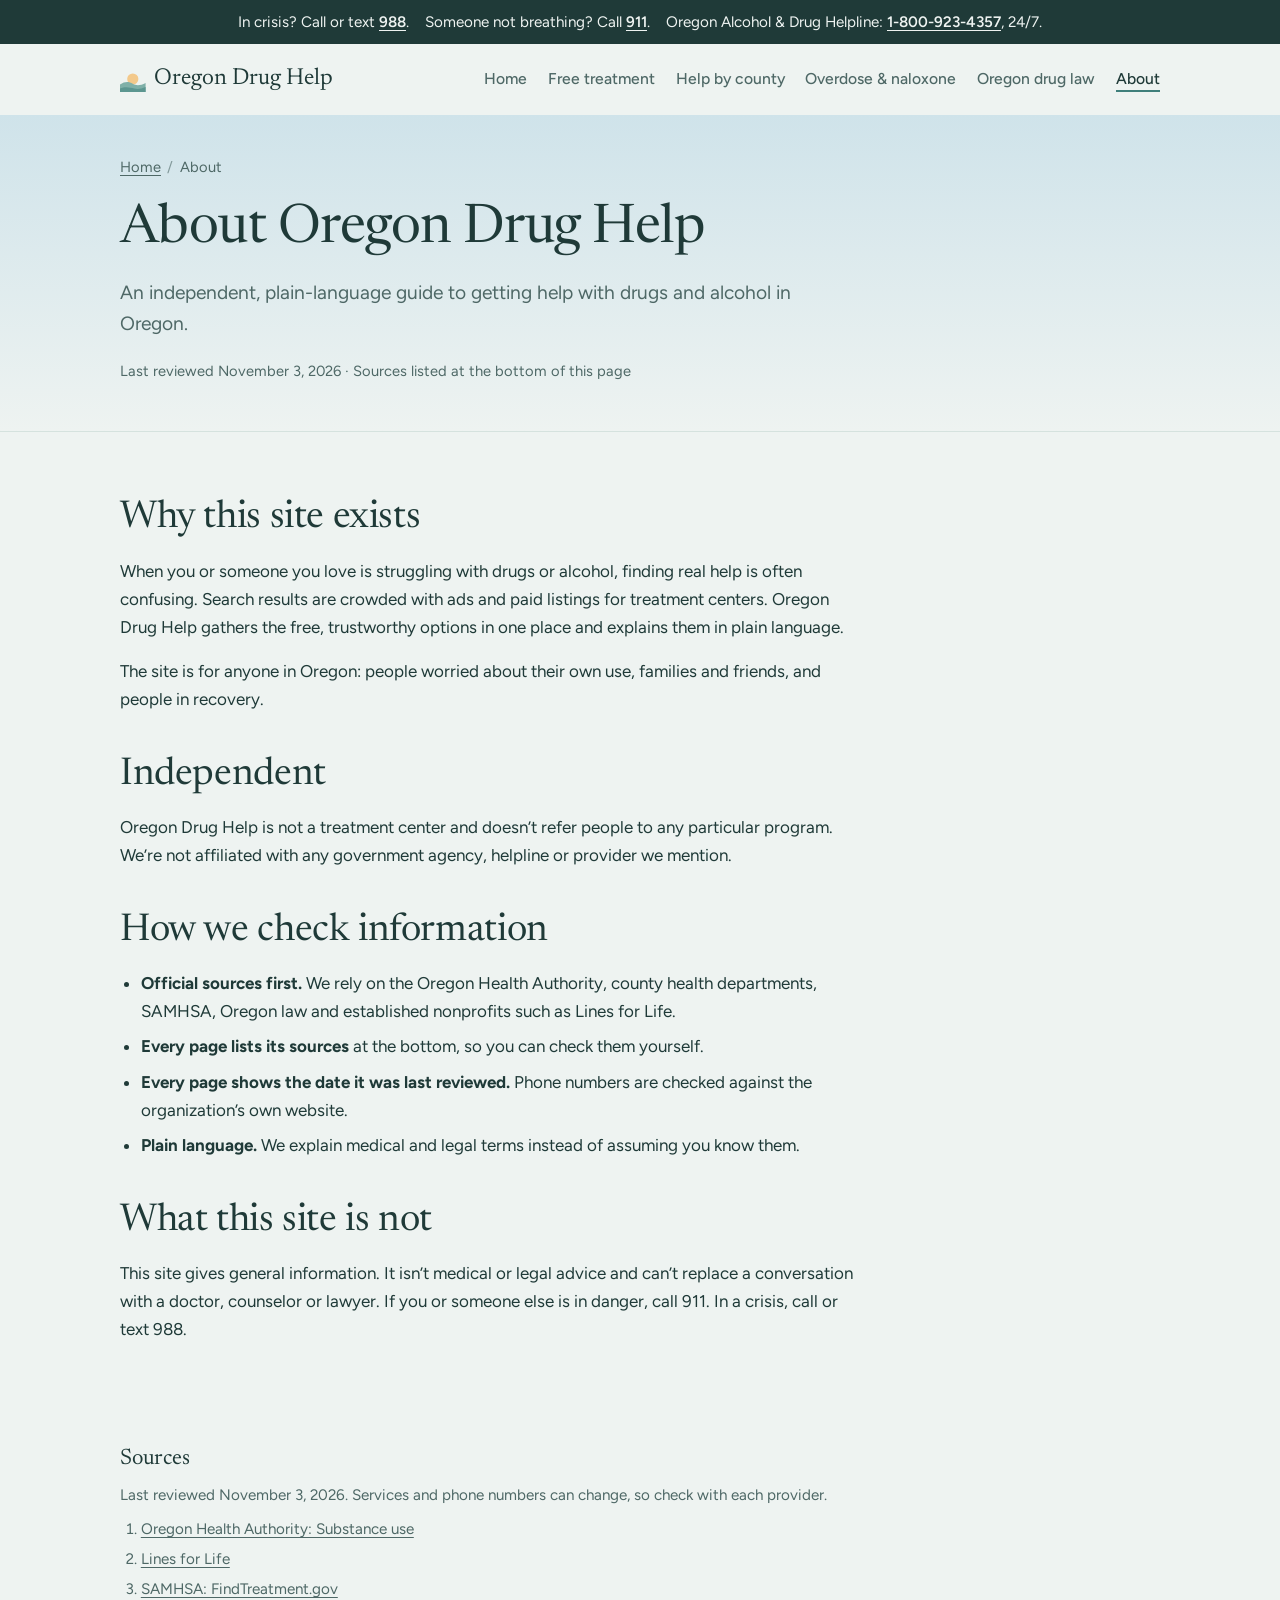
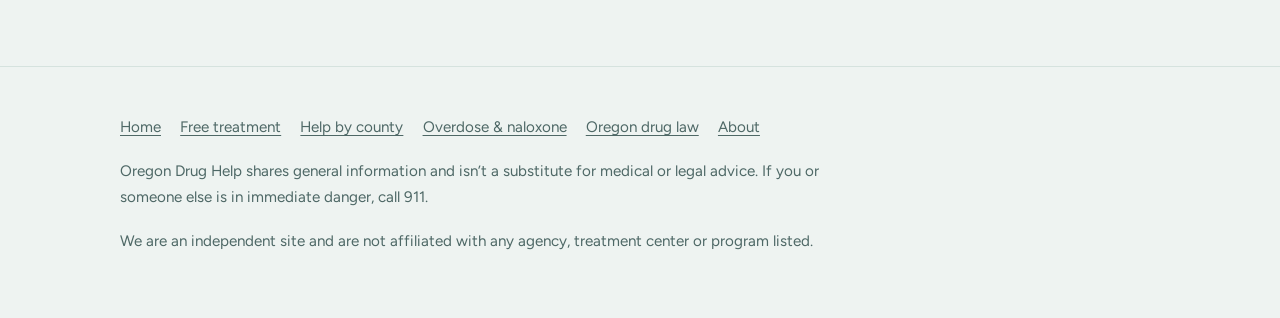
==== about/index.html @ 7618acf8 "Add Oregon guide pages and AI search optimization New pages: free and low-cost treatment, help by co" ====
<!DOCTYPE html>
<html lang="en-US">
<head>
<meta charset="utf-8">
<meta name="viewport" content="width=device-width, initial-scale=1, viewport-fit=cover">
<title>About Oregon Drug Help and How We Check Information</title>
<meta name="description" content="Who Oregon Drug Help is for, how we choose and check information, and our sources. An independent guide not affiliated with any treatment center.">
<link rel="canonical" href="https://oregondrughelp.com/about/">
<meta name="robots" content="index, follow, max-snippet:-1, max-image-preview:large">
<meta property="og:type" content="website">
<meta property="og:site_name" content="Oregon Drug Help">
<meta property="og:title" content="About Oregon Drug Help and How We Check Information">
<meta property="og:description" content="Who Oregon Drug Help is for, how we choose and check information, and our sources. An independent guide not affiliated with any treatment center.">
<meta property="og:url" content="https://oregondrughelp.com/about/">
<meta property="og:image" content="https://oregondrughelp.com/assets/og-image.png">
<meta property="og:image:width" content="1200">
<meta property="og:image:height" content="630">
<meta property="og:locale" content="en_US">
<meta name="twitter:card" content="summary_large_image">
<meta name="theme-color" content="#3F7F7B">
<link rel="icon" href="/assets/favicon.svg" type="image/svg+xml">
<link rel="icon" href="/assets/icon-192.png" type="image/png" sizes="192x192">
<link rel="apple-touch-icon" href="/assets/icon-180.png">
<link rel="alternate" type="text/plain" title="LLM summary" href="/llms.txt">
<link rel="preconnect" href="https://fonts.googleapis.com">
<link rel="preconnect" href="https://fonts.gstatic.com" crossorigin>
<link href="https://fonts.googleapis.com/css2?family=Newsreader:opsz,wght@6..72,400;6..72,500&amp;family=Figtree:wght@400;500;600&amp;display=swap" rel="stylesheet">
<link rel="stylesheet" href="/assets/style.css">
<script type="application/ld+json">
{
 "@context": "https://schema.org",
 "@graph": [
  {
   "@type": "Organization",
   "@id": "https://oregondrughelp.com/#org",
   "name": "Oregon Drug Help",
   "url": "https://oregondrughelp.com/",
   "logo": "https://oregondrughelp.com/assets/icon-512.png",
   "description": "Free, plain-language help for drug and alcohol use in Oregon.",
   "areaServed": {
    "@type": "State",
    "name": "Oregon"
   }
  },
  {
   "@type": "WebSite",
   "@id": "https://oregondrughelp.com/#website",
   "name": "Oregon Drug Help",
   "url": "https://oregondrughelp.com/",
   "description": "Free, plain-language help for drug and alcohol use in Oregon.",
   "inLanguage": "en-US",
   "publisher": {
    "@id": "https://oregondrughelp.com/#org"
   }
  },
  {
   "@type": "AboutPage",
   "@id": "https://oregondrughelp.com/about/#webpage",
   "url": "https://oregondrughelp.com/about/",
   "name": "About Oregon Drug Help and How We Check Information",
   "headline": "About Oregon Drug Help",
   "description": "Who Oregon Drug Help is for, how we choose and check information, and our sources. An independent guide not affiliated with any treatment center.",
   "inLanguage": "en-US",
   "isPartOf": {
    "@id": "https://oregondrughelp.com/#website"
   },
   "publisher": {
    "@id": "https://oregondrughelp.com/#org"
   },
   "lastReviewed": "2026-11-03",
   "dateModified": "2026-11-03",
   "spatialCoverage": {
    "@type": "State",
    "name": "Oregon",
    "containedInPlace": {
     "@type": "Country",
     "name": "United States"
    }
   },
   "primaryImageOfPage": "https://oregondrughelp.com/assets/og-image.png",
   "citation": [
    {
     "@type": "CreativeWork",
     "name": "Oregon Health Authority: Substance use",
     "url": "https://www.oregon.gov/oha/bh/adults/pages/substance-use.aspx"
    },
    {
     "@type": "CreativeWork",
     "name": "Lines for Life",
     "url": "https://www.linesforlife.org/"
    },
    {
     "@type": "CreativeWork",
     "name": "SAMHSA: FindTreatment.gov",
     "url": "https://findtreatment.gov/"
    }
   ],
   "breadcrumb": {
    "@id": "https://oregondrughelp.com/about/#breadcrumb"
   }
  },
  {
   "@type": "BreadcrumbList",
   "@id": "https://oregondrughelp.com/about/#breadcrumb",
   "itemListElement": [
    {
     "@type": "ListItem",
     "position": 1,
     "name": "Home",
     "item": "https://oregondrughelp.com/"
    },
    {
     "@type": "ListItem",
     "position": 2,
     "name": "About",
     "item": "https://oregondrughelp.com/about/"
    }
   ]
  }
 ]
}
</script>
</head>
<body>
<a class="skip" href="#main">Skip to content</a>
<div class="crisis">
  <div class="wrap">
    <span>In crisis? Call or text <a href="tel:988">988</a>.</span>
    <span>Someone not breathing? Call <a href="tel:911">911</a>.</span>
    <span>Oregon Alcohol &amp; Drug Helpline: <a href="tel:18009234357">1-800-923-4357</a>, 24/7.</span>
  </div>
</div>
<nav class="site-nav" aria-label="Main">
  <div class="wrap">
    <a class="brand" href="/"><svg viewBox="0 0 32 32" aria-hidden="true" focusable="false"><circle cx="16" cy="15" r="7" fill="var(--sun)"/><path d="M0 22c6-4 11-4 16-1s10 2 16-1v12H0z" fill="var(--hill2)"/><path d="M0 27c7-3 13-1 18 0s9 0 14-2v7H0z" fill="var(--hill3)"/></svg><span>Oregon Drug Help</span></a>
    <ul>
      <li><a href="/">Home</a></li>
      <li><a href="/free-treatment/">Free treatment</a></li>
      <li><a href="/find-help-by-county/">Help by county</a></li>
      <li><a href="/overdose/">Overdose &amp; naloxone</a></li>
      <li><a href="/oregon-drug-possession-law/">Oregon drug law</a></li>
      <li><a href="/about/" aria-current="page">About</a></li>
    </ul>
  </div>
</nav>
<header class="page-head">
  <div class="wrap">
    <nav class="crumbs" aria-label="Breadcrumb"><ol><li><a href="/">Home</a></li><li aria-current="page">About</li></ol></nav>
    <h1>About Oregon Drug Help</h1>
    <p class="lead">An independent, plain-language guide to getting help with drugs and alcohol in Oregon.</p>
    <p class="reviewed">Last reviewed <time datetime="2026-11-03">November 3, 2026</time> · Sources listed at the bottom of this page</p>
  </div>
</header>
<main id="main">
<section aria-labelledby="why">
  <div class="wrap">
    <div class="prose">
      <h2 id="why">Why this site exists</h2>
      <p>When you or someone you love is struggling with drugs or alcohol, finding real help is often confusing. Search results are crowded with ads and paid listings for treatment centers. Oregon Drug Help gathers the free, trustworthy options in one place and explains them in plain language.</p>
      <p>The site is for anyone in Oregon: people worried about their own use, families and friends, and people in recovery.</p>

      <h2>Independent</h2>
      <p>Oregon Drug Help is not a treatment center and doesn’t refer people to any particular program. We’re not affiliated with any government agency, helpline or provider we mention.</p>

      <h2>How we check information</h2>
      <ul>
        <li><strong>Official sources first.</strong> We rely on the Oregon Health Authority, county health departments, SAMHSA, Oregon law and established nonprofits such as Lines for Life.</li>
        <li><strong>Every page lists its sources</strong> at the bottom, so you can check them yourself.</li>
        <li><strong>Every page shows the date it was last reviewed.</strong> Phone numbers are checked against the organization’s own website.</li>
        <li><strong>Plain language.</strong> We explain medical and legal terms instead of assuming you know them.</li>
      </ul>

      <h2>What this site is not</h2>
      <p>This site gives general information. It isn’t medical or legal advice and can’t replace a conversation with a doctor, counselor or lawyer. If you or someone else is in danger, call 911. In a crisis, call or text 988.</p>
    </div>
  </div>
</section>
<section class="tight" aria-labelledby="sources-title" style="padding-bottom:4rem">
  <div class="wrap">
    <div class="sources">
      <h2 id="sources-title">Sources</h2>
      <p>Last reviewed <time datetime="2026-11-03">November 3, 2026</time>. Services and phone numbers can change, so check with each provider.</p>
      <ol>
        <li><a href="https://www.oregon.gov/oha/bh/adults/pages/substance-use.aspx">Oregon Health Authority: Substance use</a></li>
        <li><a href="https://www.linesforlife.org/">Lines for Life</a></li>
        <li><a href="https://findtreatment.gov/">SAMHSA: FindTreatment.gov</a></li>
      </ol>
    </div>
  </div>
</section>
</main>
<footer>
  <div class="wrap">
    <nav aria-label="Footer"><ul><li><a href="/">Home</a></li><li><a href="/free-treatment/">Free treatment</a></li><li><a href="/find-help-by-county/">Help by county</a></li><li><a href="/overdose/">Overdose &amp; naloxone</a></li><li><a href="/oregon-drug-possession-law/">Oregon drug law</a></li><li><a href="/about/">About</a></li></ul></nav>
    <p>Oregon Drug Help shares general information and isn’t a substitute for medical or legal advice. If you or someone else is in immediate danger, call 911.</p>
    <p>We are an independent site and are not affiliated with any agency, treatment center or program listed.</p>
  </div>
</footer>
</body>
</html>
---- assets/style.css ----
/* Oregon Drug Help — shared styles.
   Layout: calm, plain-language pages; sky-and-hills hero on home, compact headers inside. */
:root{
  --bg:#EEF3F1; --surface:#FFFFFF; --ink:#1F3A38; --muted:#4E6866; --accent:#3F7F7B; --accent-ink:#FFFFFF;
  --sky-top:#CFE3EA; --sky-bot:#F6E9CF; --sun:#F3C98B; --hill1:#A9CBC3; --hill2:#7FB0A8; --hill3:#5C9690; --line:#D5E2DE;
  --display:Newsreader,Georgia,serif; --body:Figtree,system-ui,-apple-system,"Segoe UI",sans-serif;
  color-scheme:light;
}
@media (prefers-color-scheme: dark){
  :root:not([data-theme="light"]){
    --bg:#13201F; --surface:#1B2D2C; --ink:#E6EFEC; --muted:#A5BDB9; --accent:#7CC0B9; --accent-ink:#0F1F1E;
    --sky-top:#1C3340; --sky-bot:#3A4A47; --sun:#E7B878; --hill1:#2D4A48; --hill2:#25403E; --hill3:#1B3231; --line:#2A403E;
    color-scheme:dark;
  }
}
:root[data-theme="dark"]{
  --bg:#13201F; --surface:#1B2D2C; --ink:#E6EFEC; --muted:#A5BDB9; --accent:#7CC0B9; --accent-ink:#0F1F1E;
  --sky-top:#1C3340; --sky-bot:#3A4A47; --sun:#E7B878; --hill1:#2D4A48; --hill2:#25403E; --hill3:#1B3231; --line:#2A403E;
  color-scheme:dark;
}
*,*::before,*::after{box-sizing:border-box}
html{scroll-behavior:smooth}
body{margin:0;background:var(--bg);color:var(--ink);font:400 1.0625rem/1.65 var(--body);-webkit-font-smoothing:antialiased}
h1,h2,h3{font-family:var(--display);font-weight:400;line-height:1.15;margin:0;letter-spacing:-.01em;text-wrap:balance}
p{margin:0}
a{color:inherit;text-underline-offset:3px}
img{max-width:100%}
:focus-visible{outline:3px solid var(--accent);outline-offset:3px;border-radius:6px}
.skip{position:absolute;left:-999px;top:0;background:var(--surface);padding:.6rem 1rem;z-index:20}
.skip:focus{left:1rem}
.wrap{max-width:68rem;margin:0 auto;padding-left:max(16px,env(safe-area-inset-left,0px));padding-right:max(16px,env(safe-area-inset-right,0px))}
@media(min-width:700px){.wrap{padding-left:max(1.5rem,env(safe-area-inset-left,0px));padding-right:max(1.5rem,env(safe-area-inset-right,0px))}}
.narrow{max-width:46rem}

/* crisis bar + nav */
.crisis{background:var(--ink);color:var(--bg);font-size:.95rem}
.crisis .wrap{display:flex;flex-wrap:wrap;gap:.25rem 1rem;justify-content:center;padding-block:.6rem;text-align:center}
.crisis a{font-weight:600}
.site-nav .wrap{display:flex;align-items:center;justify-content:space-between;gap:.5rem 1.5rem;padding-block:1rem;flex-wrap:wrap}
.brand{font-family:var(--display);font-size:1.45rem;text-decoration:none;display:flex;align-items:center;gap:.55rem}
.brand svg{width:1.6rem;height:1.6rem;flex:none}
.site-nav ul{display:flex;flex-wrap:wrap;gap:.3rem 1.3rem;list-style:none;margin:0;padding:0;font-weight:500;font-size:.98rem}
.site-nav ul a{text-decoration:none;color:var(--muted)}
.site-nav ul a:hover,.site-nav ul a[aria-current="page"]{color:var(--ink)}
.site-nav ul a[aria-current="page"]{text-decoration:underline;text-decoration-thickness:2px;text-underline-offset:6px;text-decoration-color:var(--accent)}
@media(max-width:760px){.site-nav ul{gap:.2rem 1rem;font-size:.95rem}}

/* home hero */
.hero{position:relative;overflow:hidden;background:linear-gradient(180deg,var(--sky-top) 0%,var(--sky-bot) 100%)}
.hero .wrap{position:relative;z-index:2;padding-block:4.5rem 13rem;max-width:46rem;text-align:center}
.eyebrow{font-size:.85rem;font-weight:600;letter-spacing:.08em;text-transform:uppercase;color:var(--muted);margin-bottom:1rem}
.hero h1{font-size:clamp(2.4rem,7vw,4.25rem)}
.lead{margin:1.25rem auto 0;max-width:36rem;font-size:1.2rem;color:var(--muted)}
.cta{display:flex;flex-wrap:wrap;gap:.8rem;justify-content:center;margin-top:2rem}
.btn{display:inline-block;padding:.95rem 1.6rem;border-radius:999px;font-weight:600;text-decoration:none;transition:transform .2s ease}
.btn:active{transform:scale(.98)}
.btn-primary{background:var(--accent);color:var(--accent-ink)}
.btn-primary:hover{filter:brightness(1.07)}
.btn-ghost{background:color-mix(in srgb,var(--surface) 70%,transparent);color:var(--ink);border:1px solid var(--line)}
.btn-ghost:hover{background:var(--surface)}
.hero svg{position:absolute;left:0;bottom:-1px;width:100%;height:auto;z-index:1;display:block}
.sun{animation:rise 2.4s cubic-bezier(.2,.7,.2,1) both}
@keyframes rise{from{transform:translateY(70px);opacity:0}to{transform:none;opacity:1}}
@media (prefers-reduced-motion:reduce){.sun{animation:none}html{scroll-behavior:auto}}

/* inner page header */
.page-head{background:linear-gradient(180deg,var(--sky-top) 0%,var(--bg) 100%);border-bottom:1px solid var(--line)}
.page-head .wrap{padding-block:2.5rem 3rem}
.crumbs{font-size:.92rem;color:var(--muted);margin-bottom:1.2rem}
.crumbs ol{list-style:none;margin:0;padding:0;display:flex;flex-wrap:wrap;gap:.4rem}
.crumbs li+li::before{content:"/";margin-right:.4rem;opacity:.6}
.page-head h1{font-size:clamp(2.1rem,5.5vw,3.4rem);max-width:46rem}
.page-head .lead{margin:1rem 0 0;max-width:42rem}
.reviewed{margin-top:1.2rem;font-size:.92rem;color:var(--muted)}

/* quick answer */
.answer{background:var(--surface);border:1px solid var(--line);border-radius:1.5rem;padding:clamp(1.3rem,4vw,2rem);display:grid;gap:.8rem;max-width:46rem}
.answer h2{font-size:1.5rem}
.answer ul{margin:0;padding-left:1.2rem;display:grid;gap:.55rem}
.answer li::marker{color:var(--accent)}

/* sections */
section{padding-block:4rem}
section.tight{padding-block:2.5rem 0}
.intro{max-width:40rem;margin-bottom:2.2rem}
.intro h2,.prose h2{font-size:clamp(1.7rem,4.2vw,2.4rem)}
.intro p{margin-top:.8rem;color:var(--muted)}
.prose{max-width:46rem;display:grid;gap:1rem}
.prose h2{margin-top:1.5rem}
.prose h2:first-child{margin-top:0}
.prose h3{font-size:1.35rem;margin-top:.6rem}
.prose ul,.prose ol{margin:0;padding-left:1.3rem;display:grid;gap:.45rem}
.prose p,.prose li{color:var(--ink)}
.prose .muted{color:var(--muted)}
.grid{display:grid;grid-template-columns:repeat(auto-fit,minmax(min(100%,16rem),1fr));gap:1.25rem}
.path{background:var(--surface);border:1px solid var(--line);border-radius:1.5rem;padding:1.9rem;text-decoration:none;display:flex;flex-direction:column;gap:.6rem;transition:border-color .2s ease;min-width:0}
a.path:hover{border-color:var(--accent)}
.path h3{font-size:1.5rem}
.path p{color:var(--muted)}
.path .go{margin-top:auto;padding-top:.8rem;color:var(--accent);font-weight:600}
.alt{background:var(--surface);border-top:1px solid var(--line);border-bottom:1px solid var(--line)}
.alt .path,.alt .note{background:var(--bg)}

.band .box{background:var(--ink);color:var(--bg);border-radius:2rem;padding:clamp(1.5rem,6vw,3.5rem);display:grid;gap:2rem}
.band h2{font-size:clamp(1.7rem,4vw,2.4rem)}
.band .box > div > p{opacity:.85;margin-top:.6rem;max-width:40rem}
.nums{display:grid;gap:1rem;grid-template-columns:repeat(auto-fit,minmax(min(100%,15rem),1fr))}
.num{display:flex;flex-direction:column;gap:.2rem;background:color-mix(in srgb,var(--bg) 12%,transparent);border-radius:1.2rem;padding:1.1rem 1.4rem;text-decoration:none;min-width:0}
.num strong{font-family:var(--display);font-weight:400;font-size:1.6rem;font-variant-numeric:tabular-nums}
.num b{font-weight:600}
.num small{opacity:.85;font-size:.95rem}

.kinds{display:grid;grid-template-columns:repeat(auto-fit,minmax(min(100%,15rem),1fr));gap:2rem 2.5rem;margin:0}
.kinds dt{font-family:var(--display);font-size:1.35rem;margin-bottom:.3rem}
.kinds dd{margin:0;color:var(--muted)}

.two{display:grid;gap:2.5rem;grid-template-columns:repeat(auto-fit,minmax(min(100%,20rem),1fr));align-items:start}
.steps{margin:0;padding:0;list-style:none;counter-reset:s;display:grid;gap:1rem}
.steps li{counter-increment:s;display:grid;grid-template-columns:2.4rem 1fr;gap:.9rem;align-items:start}
.steps li::before{content:counter(s);font-family:var(--display);font-size:1.3rem;width:2.4rem;height:2.4rem;border-radius:50%;display:grid;place-items:center;background:var(--accent);color:var(--accent-ink)}
.note{background:var(--surface);border:1px solid var(--line);border-radius:1.25rem;padding:1.5rem;display:grid;gap:.7rem;min-width:0}
.note h3{font-size:1.35rem}
.note p,.note li{color:var(--muted)}
.note ul{margin:0;padding-left:1.2rem;display:grid;gap:.4rem}

.table-wrap{overflow-x:auto;border:1px solid var(--line);border-radius:1rem;background:var(--surface)}
table{border-collapse:collapse;width:100%;font-size:1rem}
th,td{text-align:left;padding:.8rem 1rem;border-bottom:1px solid var(--line);vertical-align:top}
tr:last-child td{border-bottom:0}
th{font-weight:600;color:var(--muted);font-size:.9rem;letter-spacing:.03em}
td.tel{white-space:nowrap;font-variant-numeric:tabular-nums;font-weight:600}

.links{list-style:none;margin:0;padding:0;display:grid;border-top:1px solid var(--line)}
.links li{border-bottom:1px solid var(--line)}
.links a{display:grid;gap:.15rem;padding:1.1rem 0;text-decoration:none}
.links a strong{font-weight:600}
.links a span{color:var(--muted)}
.links a:hover strong{color:var(--accent)}

/* FAQ */
.faq{display:grid;gap:.8rem;max-width:46rem}
.faq details{background:var(--surface);border:1px solid var(--line);border-radius:1rem;padding:1rem 1.25rem}
.faq summary{cursor:pointer;font-weight:600;list-style-position:outside}
.faq details[open] summary{margin-bottom:.6rem}
.faq details p{color:var(--muted)}

/* sources */
.sources{max-width:46rem;font-size:.95rem;color:var(--muted);display:grid;gap:.6rem}
.sources h2{font-size:1.4rem;color:var(--ink)}
.sources ol{margin:0;padding-left:1.3rem;display:grid;gap:.3rem}
.sources a{word-break:break-word}

footer{padding-block:3rem 4rem;color:var(--muted);font-size:.95rem;border-top:1px solid var(--line)}
footer .wrap{display:grid;gap:1.2rem}
footer nav ul{list-style:none;margin:0;padding:0;display:flex;flex-wrap:wrap;gap:.4rem 1.2rem}
footer p{max-width:46rem}
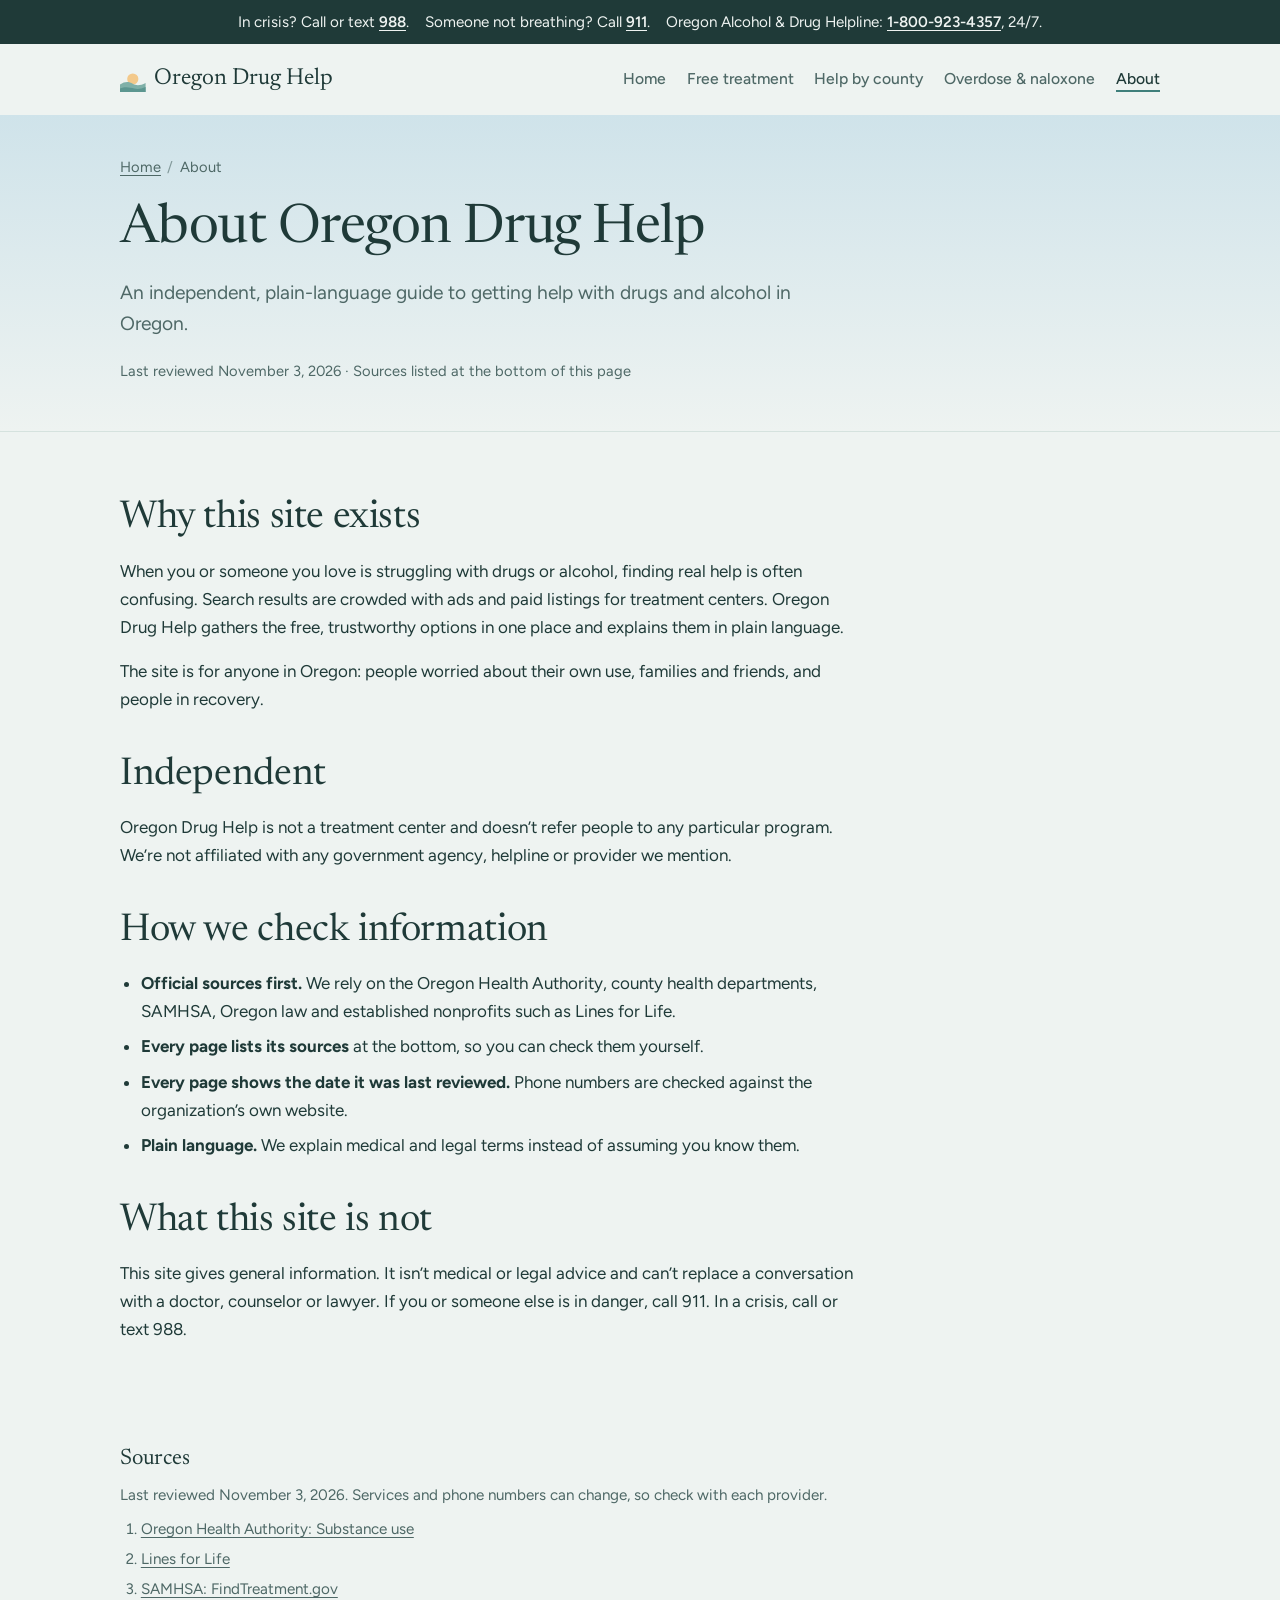
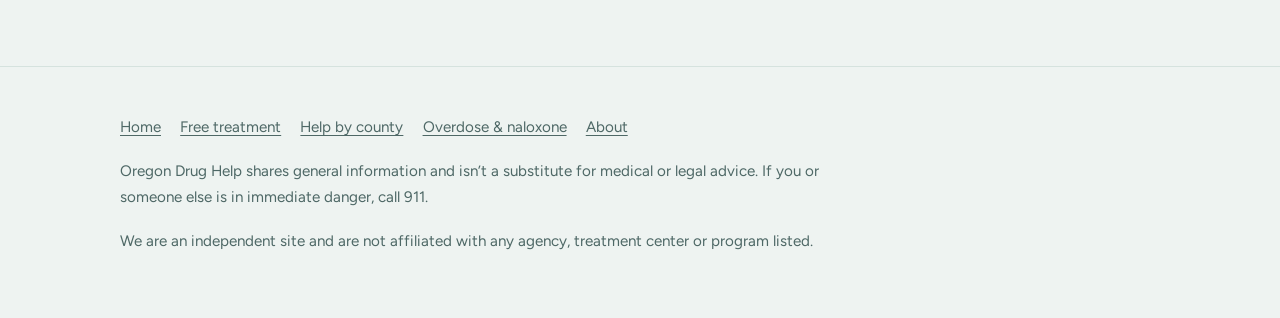
==== commit 98bd3ab2: "Remove Oregon drug law page Deletes the drug possession law page and its links from the menu, home p" ====
--- a/about/index.html
+++ b/about/index.html
@@ -138,7 +138,6 @@
       <li><a href="/free-treatment/">Free treatment</a></li>
       <li><a href="/find-help-by-county/">Help by county</a></li>
       <li><a href="/overdose/">Overdose &amp; naloxone</a></li>
-      <li><a href="/oregon-drug-possession-law/">Oregon drug law</a></li>
       <li><a href="/about/" aria-current="page">About</a></li>
     </ul>
   </div>
@@ -191,7 +190,7 @@
 </main>
 <footer>
   <div class="wrap">
-    <nav aria-label="Footer"><ul><li><a href="/">Home</a></li><li><a href="/free-treatment/">Free treatment</a></li><li><a href="/find-help-by-county/">Help by county</a></li><li><a href="/overdose/">Overdose &amp; naloxone</a></li><li><a href="/oregon-drug-possession-law/">Oregon drug law</a></li><li><a href="/about/">About</a></li></ul></nav>
+    <nav aria-label="Footer"><ul><li><a href="/">Home</a></li><li><a href="/free-treatment/">Free treatment</a></li><li><a href="/find-help-by-county/">Help by county</a></li><li><a href="/overdose/">Overdose &amp; naloxone</a></li><li><a href="/about/">About</a></li></ul></nav>
     <p>Oregon Drug Help shares general information and isn’t a substitute for medical or legal advice. If you or someone else is in immediate danger, call 911.</p>
     <p>We are an independent site and are not affiliated with any agency, treatment center or program listed.</p>
   </div>
